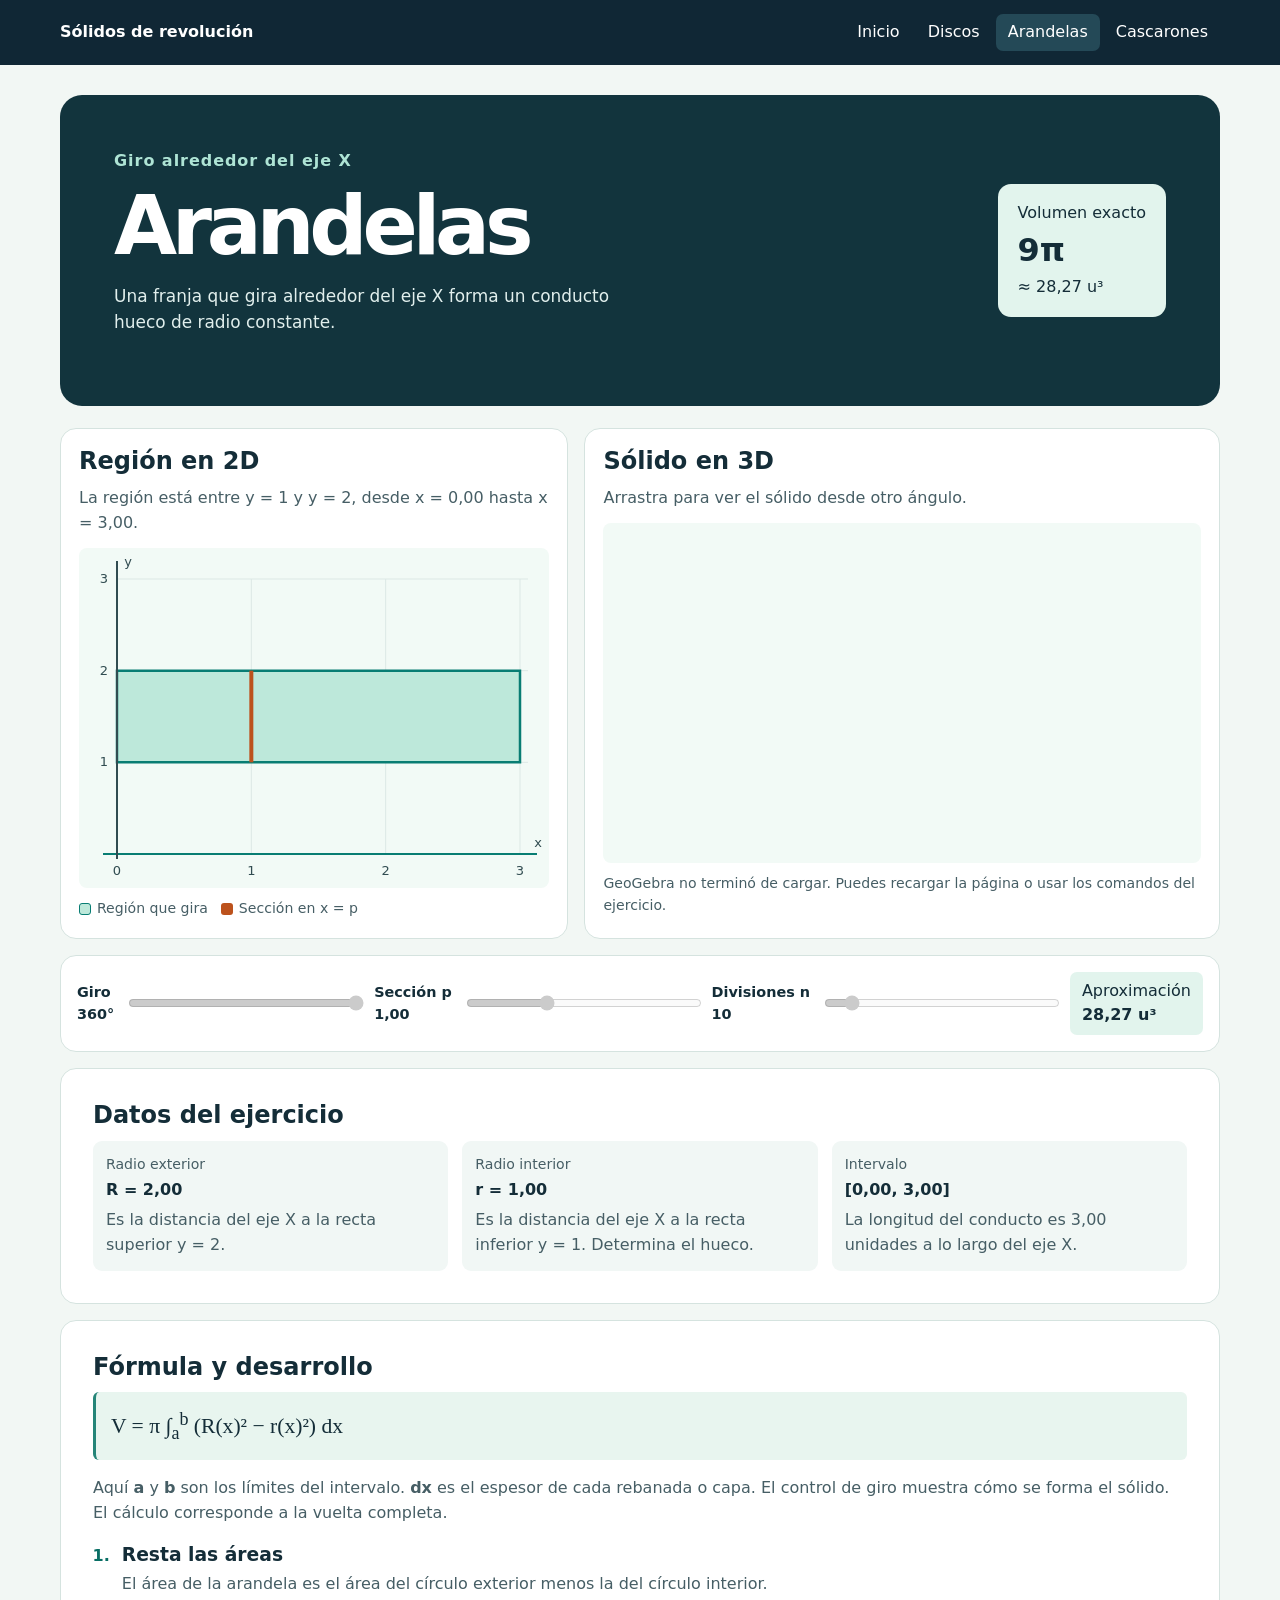
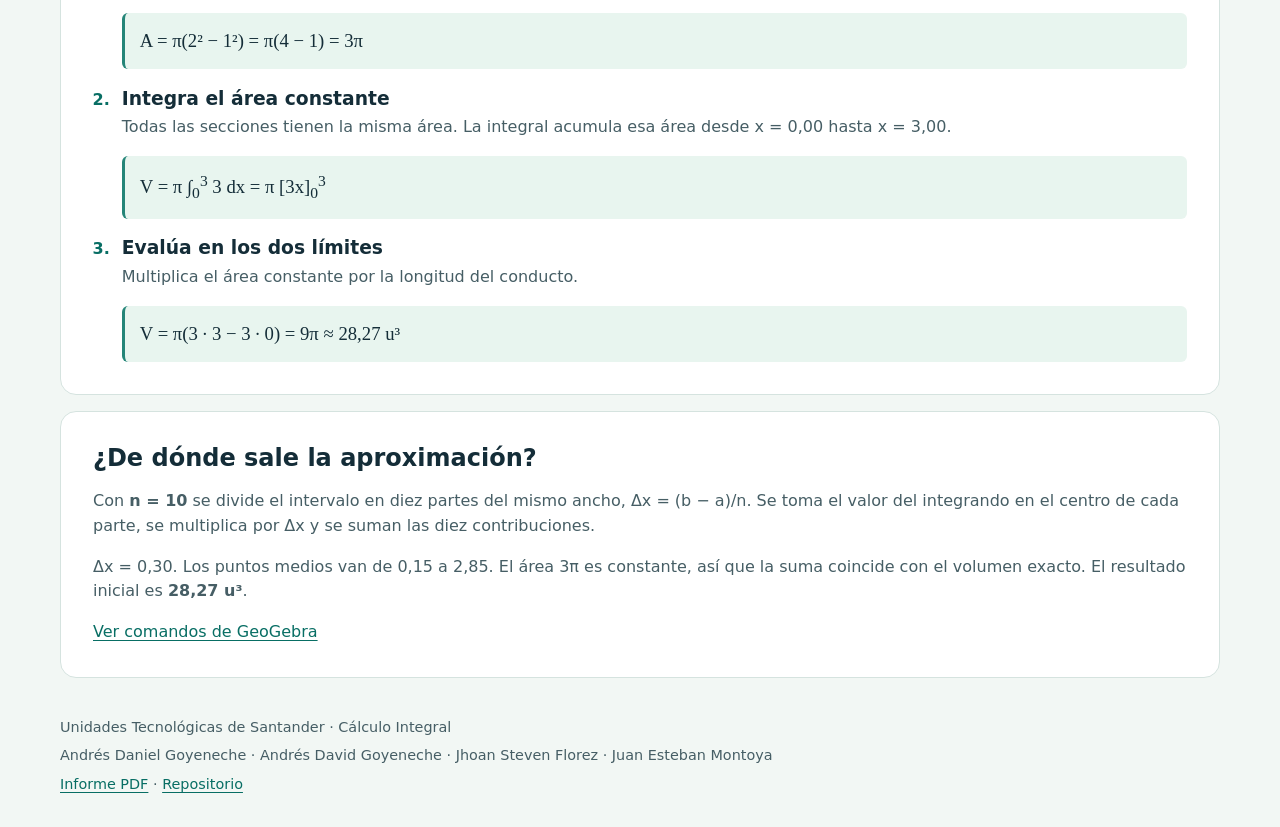
==== arandelas.html @ 07151ab4 "Separar los ejercicios y explicar las integrales con diagramas 2D y 3D" ====
<!doctype html>
<html lang="es">
<head>
  <meta charset="utf-8">
  <meta name="viewport" content="width=device-width, initial-scale=1">
  <meta name="theme-color" content="#102735">
  <title>Arandelas | Sólidos de revolución</title>
  <link rel="stylesheet" href="estilos.css">
  <script defer src="diagramas.js"></script>
  <script defer src="https://www.geogebra.org/apps/deployggb.js"></script>
  <script defer src="ejercicios.js"></script>
  <script defer src="app.js"></script>
</head>
<body>
  <header class="site-header">
    <div class="shell header-inner">
      <a class="brand" href="./">Sólidos de revolución</a>
      <nav aria-label="Páginas del proyecto"><a href="./">Inicio</a><a href="discos.html">Discos</a><a href="arandelas.html" aria-current=page>Arandelas</a><a href="cascarones.html">Cascarones</a></nav>
    </div>
  </header>
  <main class="shell">
    <article class="exercise arandelas" data-method="arandelas">
  <section class="hero exercise-hero">
    <div><p class="eyebrow">Giro alrededor del eje X</p><h1>Arandelas</h1><p>Una franja que gira alrededor del eje X forma un conducto hueco de radio constante.</p></div>
    <div class="volume"><span>Volumen exacto</span><strong>9π</strong><span>≈ 28,27 u³</span></div>
  </section>
  <div class="visuals">
    <section class="paper visual">
      <h2>Región en 2D</h2>
      <p id="region-desc">La región está entre y = 1 y y = 2, desde x = 0,00 hasta x = 3,00.</p>
      <canvas id="region" role="img" aria-label="Región plana sombreada y sección seleccionada" aria-describedby="region-desc"></canvas>
      <p class="legend"><span class="swatch area"></span> Región que gira <span class="swatch slice"></span> Sección en x = p</p>
    </section>
    <section class="paper visual">
      <h2>Sólido en 3D</h2>
      <p>Arrastra para ver el sólido desde otro ángulo.</p>
      <div id="visor" aria-label="Simulador 3D de GeoGebra"></div>
      <p id="estado" role="status">Cargando GeoGebra…</p>
    </section>
  </div>
  <section class="paper controls" aria-label="Controles del simulador">
    <label for="giro">Giro <output id="giro-valor">360°</output></label>
    <input id="giro" type="range" min="1" max="360" value="360" disabled>
    <label for="seccion">Sección p <output id="seccion-valor">1,00</output></label>
    <input id="seccion" type="range" min="0.01" max="2.99" step="0.01" value="1" disabled>
    <label for="divisiones">Divisiones n <output id="divisiones-valor">10</output></label>
    <input id="divisiones" type="range" min="1" max="100" step="1" value="10" disabled>
    <p class="approx">Aproximación <strong id="aprox">28,27 u³</strong></p>
  </section>
  <section class="paper explainer">
    <h2>Datos del ejercicio</h2>
    <dl class="data"><div><dt>Radio exterior</dt><dd><strong>R = 2,00</strong><p>Es la distancia del eje X a la recta superior y = 2.</p></dd></div><div><dt>Radio interior</dt><dd><strong>r = 1,00</strong><p>Es la distancia del eje X a la recta inferior y = 1. Determina el hueco.</p></dd></div><div><dt>Intervalo</dt><dd><strong>[0,00, 3,00]</strong><p>La longitud del conducto es 3,00 unidades a lo largo del eje X.</p></dd></div></dl>
  </section>
  <section class="paper explainer">
    <h2>Fórmula y desarrollo</h2>
    <div class="formula main-formula">V = π ∫<sub>a</sub><sup>b</sup> (R(x)² − r(x)²) dx</div>
    <p>Aquí <strong>a</strong> y <strong>b</strong> son los límites del intervalo. <strong>dx</strong> es el espesor de cada rebanada o capa. El control de giro muestra cómo se forma el sólido. El cálculo corresponde a la vuelta completa.</p>
    <ol class="steps"><li><h3>Resta las áreas</h3><p>El área de la arandela es el área del círculo exterior menos la del círculo interior.</p><div class="formula">A = π(2² − 1²) = π(4 − 1) = 3π</div></li><li><h3>Integra el área constante</h3><p>Todas las secciones tienen la misma área. La integral acumula esa área desde x = 0,00 hasta x = 3,00.</p><div class="formula">V = π ∫<sub>0</sub><sup>3</sup> 3 dx = π [3x]<sub>0</sub><sup>3</sup></div></li><li><h3>Evalúa en los dos límites</h3><p>Multiplica el área constante por la longitud del conducto.</p><div class="formula">V = π(3 · 3 − 3 · 0) = 9π ≈ 28,27 u³</div></li></ol>
  </section>
  <section class="paper explainer">
    <h2>¿De dónde sale la aproximación?</h2>
    <p>Con <strong>n = 10</strong> se divide el intervalo en diez partes del mismo ancho, Δx = (b − a)/n. Se toma el valor del integrando en el centro de cada parte, se multiplica por Δx y se suman las diez contribuciones.</p>
    <p>Δx = 0,30. Los puntos medios van de 0,15 a 2,85. El área 3π es constante, así que la suma coincide con el volumen exacto. El resultado inicial es <strong>28,27 u³</strong>.</p>
    <a href="comandos/arandelas.txt">Ver comandos de GeoGebra</a>
  </section>
</article>
  </main>
  <footer class="site-footer shell">
    <p>Unidades Tecnológicas de Santander · Cálculo Integral</p>
    <p>Andrés Daniel Goyeneche · Andrés David Goyeneche · Jhoan Steven Florez · Juan Esteban Montoya</p>
    <a href="Informe.pdf">Informe PDF</a> · <a href="https://github.com/stevenflorez076-bot/solidos-de-revolucion">Repositorio</a>
  </footer>
</body>
</html>
---- estilos.css ----
:root {
  color-scheme: light;
  --ink: #142d38;
  --muted: #465e65;
  --teal: #086e64;
  --border: #d5e3df;
  --background: #f2f7f4;
  --dark: #102735;
  font: 16px/1.55 system-ui, sans-serif;
}
* { box-sizing: border-box; }
body { margin: 0; background: var(--background); color: var(--ink); }
a { color: var(--teal); text-underline-offset: .2em; }
a:focus-visible, input:focus-visible { outline: 3px solid #d46b28; outline-offset: 4px; }
.shell { width: min(1160px, calc(100% - 40px)); margin: 0 auto; }
.site-header { background: var(--dark); color: #fff; }
.header-inner { display: flex; align-items: center; justify-content: space-between; gap: 16px; padding: 14px 0; }
.site-header a { color: inherit; text-decoration: none; }
.brand { font-weight: 730; }
nav { display: flex; flex-wrap: wrap; gap: 4px; }
nav a { padding: 6px 12px; border-radius: 7px; }
nav a:hover, nav a[aria-current] { background: #244957; }
.hero { display: grid; grid-template-columns: minmax(0, 1fr) auto; align-items: center; gap: 26px; margin: 30px 0 22px; padding: clamp(24px, 5vw, 54px); border-radius: 22px; background: #12343d; color: #fff; }
.hero h1 { margin: 0; font-size: clamp(2.65rem, 7vw, 5.1rem); line-height: .98; letter-spacing: -.065em; }
.hero p:not(.eyebrow) { max-width: 550px; color: #e1efed; font-size: 1.06rem; }
.eyebrow { margin: 0 0 12px; color: #aee4d5; font-weight: 700; letter-spacing: .06em; }
.home-hero { grid-template-columns: 1.1fr .9fr; }
.hero-plot { background: #f2faf6; border-radius: 16px; padding: 8px; }
.action { display: inline-block; color: var(--dark); background: #aee4d5; border-radius: 8px; padding: 10px 14px; text-decoration: none; font-weight: 700; }
.methods-grid { display: grid; grid-template-columns: repeat(3, 1fr); gap: 16px; }
.method-card, .paper { background: #fff; border: 1px solid var(--border); border-radius: 16px; }
.method-card { display: flex; flex-direction: column; padding: 22px; text-decoration: none; color: inherit; border-top: 4px solid #258578; }
.method-card.arandelas { border-top-color: #b9632f; }
.method-card.cascarones { border-top-color: #466aa4; }
.method-card:hover { border-color: var(--teal); }
.card-axis { color: var(--muted); font-size: .88rem; }
.method-card h2 { margin: 5px 0; }
.method-card p { margin: 0 0 16px; }
.card-result { display: flex; justify-content: space-between; margin-top: auto; color: var(--teal); font-weight: 750; }
.volume { min-width: 155px; padding: 17px 20px; border-radius: 13px; background: #e2f4ed; color: var(--ink); }
.volume span, .volume strong { display: block; }
.volume strong { font-size: 2rem; }
.visuals { display: grid; grid-template-columns: 1fr 1.25fr; gap: 16px; }
.visual { min-width: 0; padding: 18px; }
h2, h3 { line-height: 1.22; }
.visual h2, .explainer h2 { margin: 0 0 10px; }
.visual p, .explainer p { color: var(--muted); }
.visual p { margin: 0 0 12px; }
canvas#region, canvas#portada { display: block; width: 100%; height: 340px; background: #f2faf6; border-radius: 8px; }
canvas#portada { height: 290px; }
#visor { width: 100%; height: 340px; overflow: hidden; background: #f2faf6; border-radius: 8px; }
#estado, .visual .legend { margin: 10px 0 0; font-size: .88rem; }
.legend { display: flex; flex-wrap: wrap; gap: 6px; align-items: center; }
.swatch { width: .85em; height: .85em; border-radius: 3px; display: inline-block; }
.area { background: #bde8da; border: 1px solid #087d73; }
.slice { background: #bc521c; margin-left: 7px; }
.controls { display: grid; grid-template-columns: auto minmax(90px,1fr) auto minmax(90px,1fr) auto minmax(90px,1fr) auto; align-items: center; gap: 12px; margin-top: 16px; padding: 16px; }
.controls label { font-weight: 600; font-size: .9rem; }
.controls output { display: block; font-variant-numeric: tabular-nums; }
input[type=range] { width: 100%; accent-color: var(--teal); }
.approx { margin: 0; padding: 7px 12px; border-radius: 7px; background: #e2f4ed; }
.approx strong { display: block; }
.explainer { margin: 16px 0; padding: clamp(18px, 4vw, 32px); }
.explainer p:last-child { margin-bottom: 0; }
.data { display: grid; grid-template-columns: repeat(3, 1fr); gap: 14px; margin: 0; }
.data > div { background: #f1f7f5; border-radius: 9px; padding: 13px; }
.data dd { margin: 3px 0 0; }
.data dt { color: var(--muted); font-size: .88rem; }
.data p { margin: 5px 0 0; }
.formula { padding: 12px 15px; background: #e8f5ef; border-left: 3px solid #258578; border-radius: 6px; font: 1.17rem/1.7 Cambria, Georgia, serif; }
.main-formula { font-size: 1.35rem; }
.steps { padding-left: 1.4em; margin-bottom: 0; }
.steps li { padding-left: .4em; }
.steps li::marker { color: var(--teal); font-weight: 700; }
.steps h3 { margin-bottom: 5px; }
.steps p { margin-top: 0; }
.site-footer { padding: 22px 0 32px; color: var(--muted); font-size: .9rem; }
.site-footer p { margin: 0 0 6px; }
@media (max-width: 900px) {
  .controls { grid-template-columns: auto 1fr auto 1fr; }
}
@media (max-width: 660px) {
  .shell { width: calc(100% - 24px); }
  .header-inner { flex-direction: column; align-items: flex-start; gap: 7px; }
  nav a { padding: 5px 8px; }
  .hero, .visuals, .methods-grid, .data { grid-template-columns: 1fr; }
  .hero { margin-top: 18px; }
  .volume { width: fit-content; }
  .controls { grid-template-columns: auto 1fr; }
  .approx { grid-column: 1 / -1; }
  canvas#region, canvas#portada { height: 240px; }
}
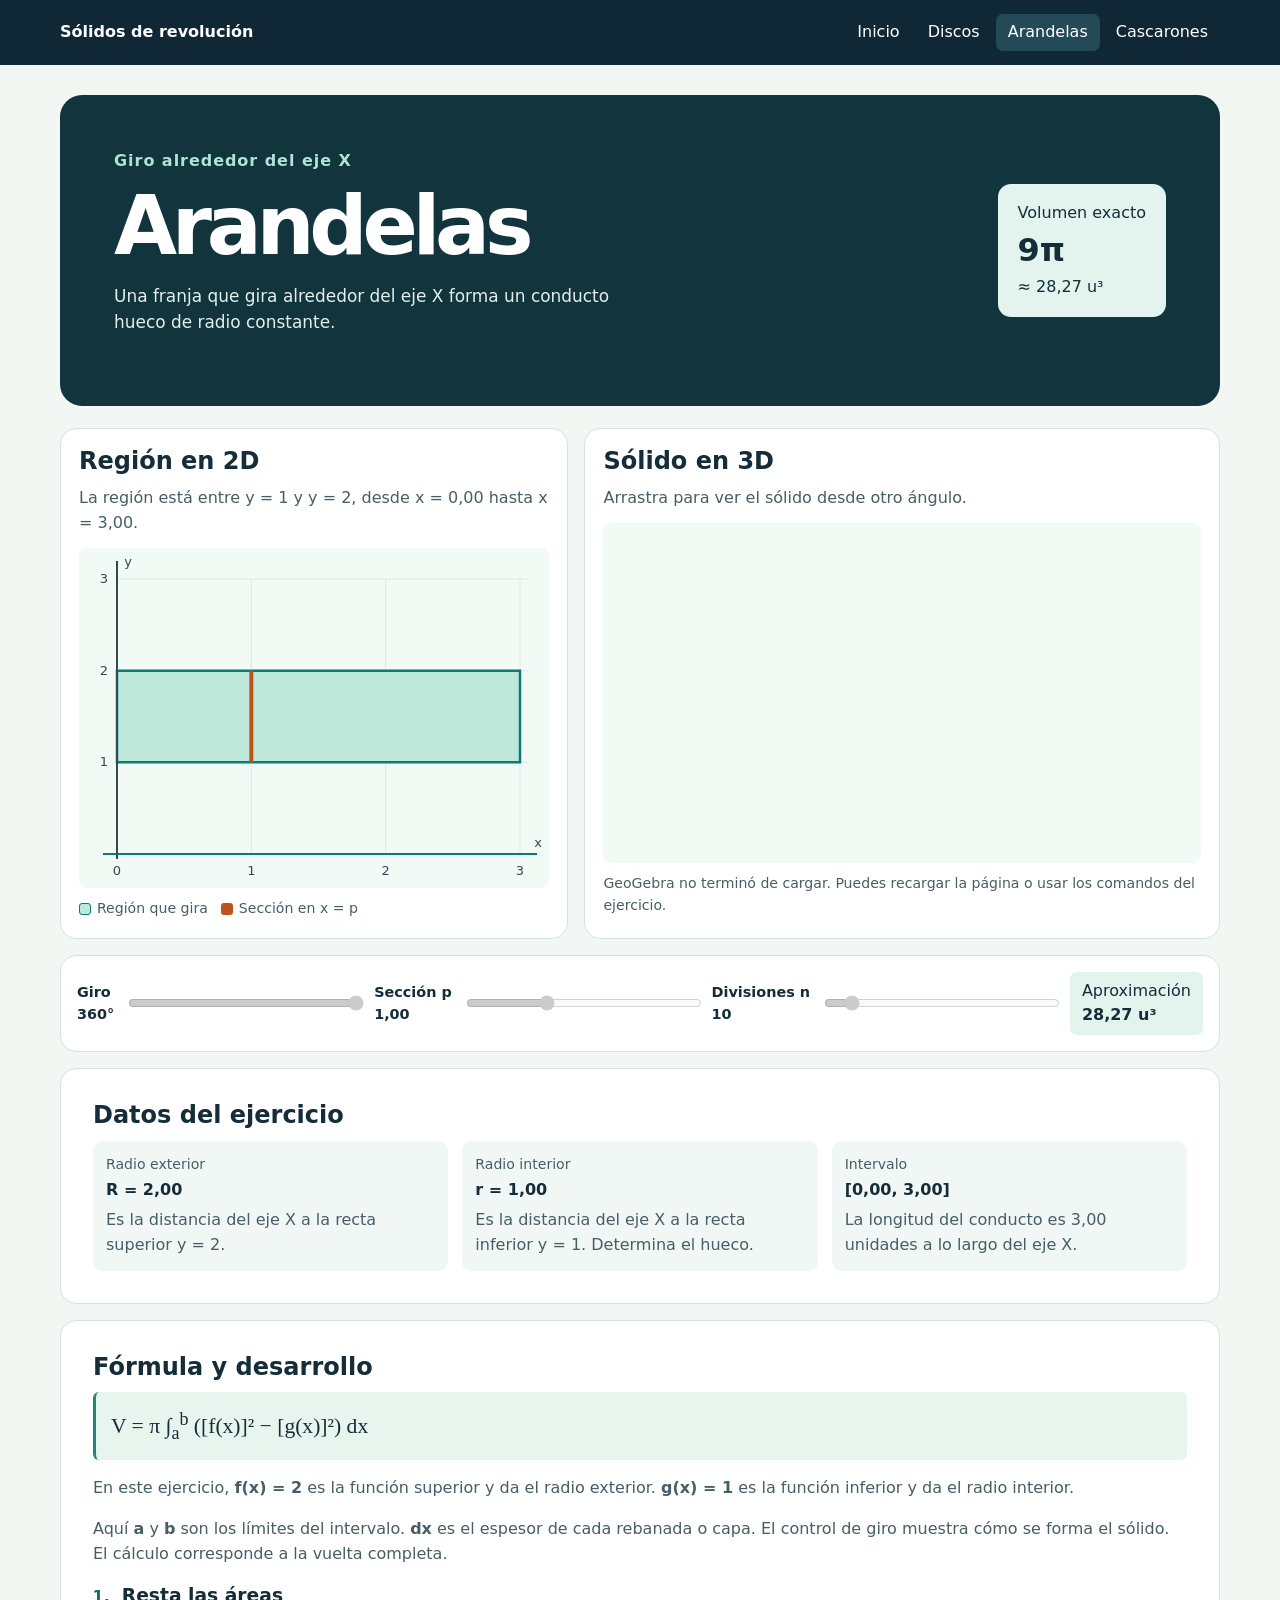
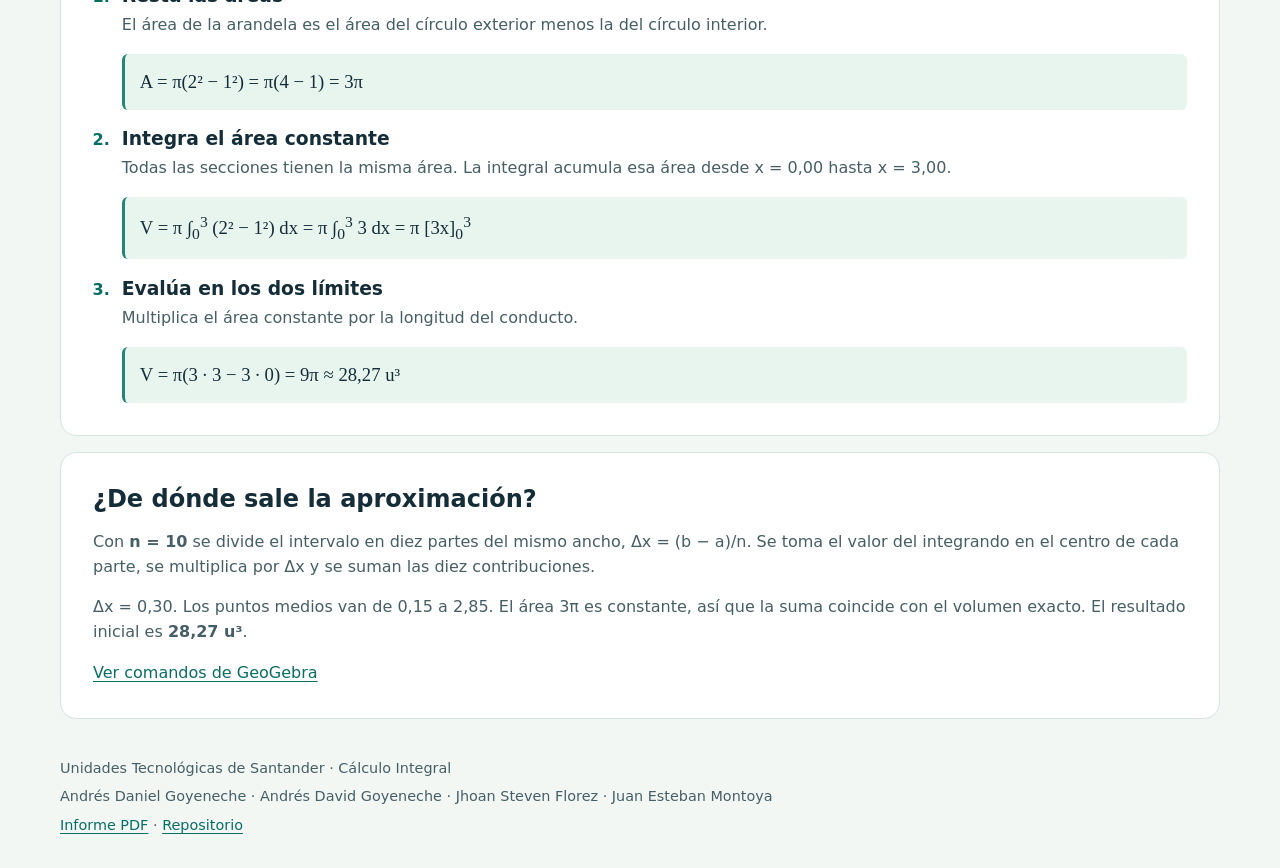
==== commit f868773a: "Expresar las integrales con las funciones superior e inferior" ====
--- a/arandelas.html
+++ b/arandelas.html
@@ -53,9 +53,10 @@
   </section>
   <section class="paper explainer">
     <h2>Fórmula y desarrollo</h2>
-    <div class="formula main-formula">V = π ∫<sub>a</sub><sup>b</sup> (R(x)² − r(x)²) dx</div>
+    <div class="formula main-formula">V = π ∫<sub>a</sub><sup>b</sup> ([f(x)]² − [g(x)]²) dx</div>
+    <p>En este ejercicio, <strong>f(x) = 2</strong> es la función superior y da el radio exterior. <strong>g(x) = 1</strong> es la función inferior y da el radio interior.</p>
     <p>Aquí <strong>a</strong> y <strong>b</strong> son los límites del intervalo. <strong>dx</strong> es el espesor de cada rebanada o capa. El control de giro muestra cómo se forma el sólido. El cálculo corresponde a la vuelta completa.</p>
-    <ol class="steps"><li><h3>Resta las áreas</h3><p>El área de la arandela es el área del círculo exterior menos la del círculo interior.</p><div class="formula">A = π(2² − 1²) = π(4 − 1) = 3π</div></li><li><h3>Integra el área constante</h3><p>Todas las secciones tienen la misma área. La integral acumula esa área desde x = 0,00 hasta x = 3,00.</p><div class="formula">V = π ∫<sub>0</sub><sup>3</sup> 3 dx = π [3x]<sub>0</sub><sup>3</sup></div></li><li><h3>Evalúa en los dos límites</h3><p>Multiplica el área constante por la longitud del conducto.</p><div class="formula">V = π(3 · 3 − 3 · 0) = 9π ≈ 28,27 u³</div></li></ol>
+    <ol class="steps"><li><h3>Resta las áreas</h3><p>El área de la arandela es el área del círculo exterior menos la del círculo interior.</p><div class="formula">A = π(2² − 1²) = π(4 − 1) = 3π</div></li><li><h3>Integra el área constante</h3><p>Todas las secciones tienen la misma área. La integral acumula esa área desde x = 0,00 hasta x = 3,00.</p><div class="formula">V = π ∫<sub>0</sub><sup>3</sup> (2² − 1²) dx = π ∫<sub>0</sub><sup>3</sup> 3 dx = π [3x]<sub>0</sub><sup>3</sup></div></li><li><h3>Evalúa en los dos límites</h3><p>Multiplica el área constante por la longitud del conducto.</p><div class="formula">V = π(3 · 3 − 3 · 0) = 9π ≈ 28,27 u³</div></li></ol>
   </section>
   <section class="paper explainer">
     <h2>¿De dónde sale la aproximación?</h2>
